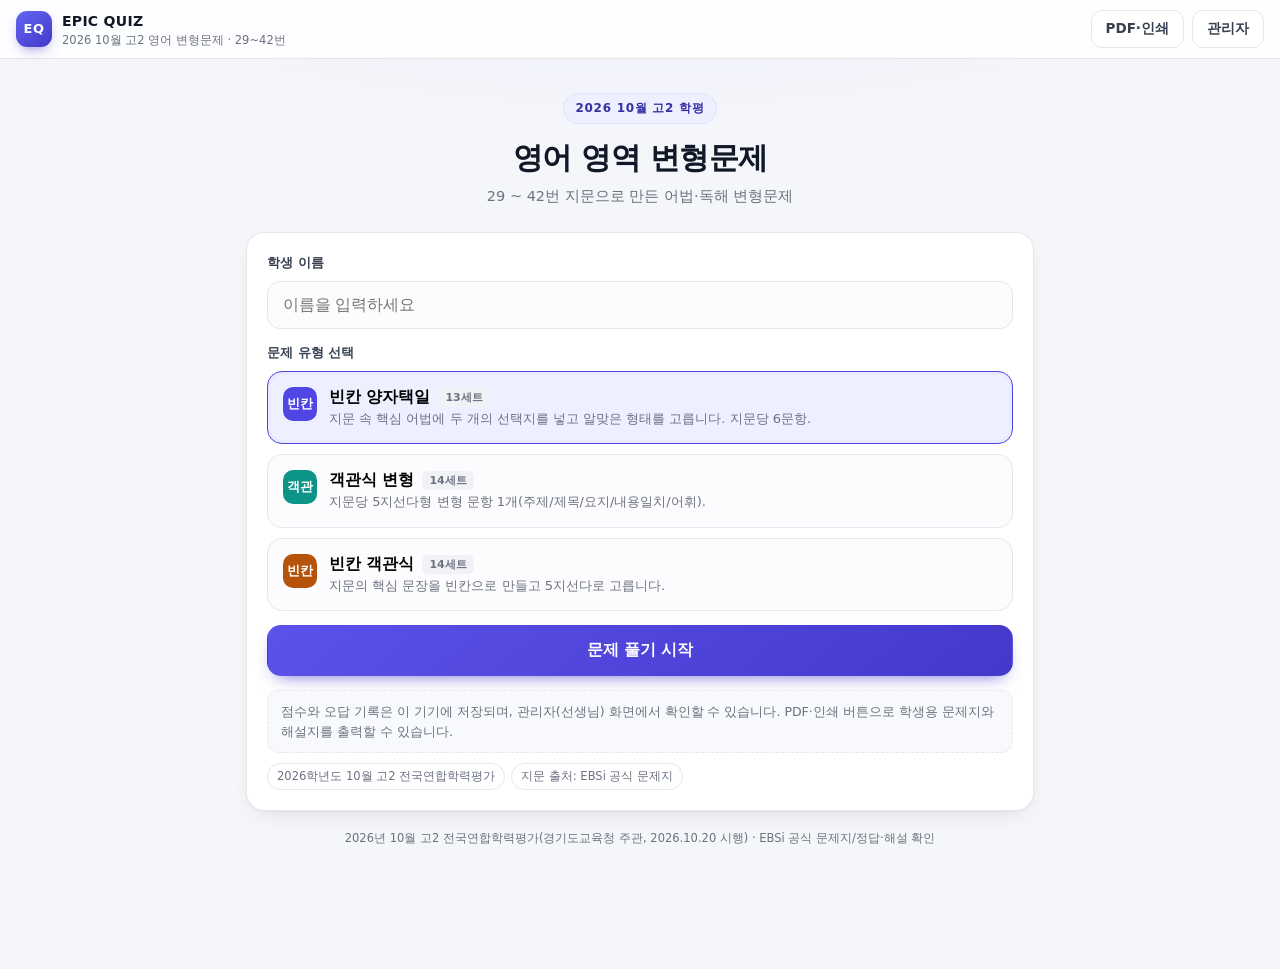
==== index.html @ cf45e76e "2026 10월 고2 영어 변형문제 퀴즈 사이트 (29~42번, 3개 유형)" ====
<!DOCTYPE html>
<html lang="ko">
<head>
<meta charset="utf-8">
<meta name="viewport" content="width=device-width, initial-scale=1, viewport-fit=cover">
<meta name="theme-color" content="#4f46e5">
<meta name="description" content="2026년 10월 고2 전국연합학력평가 영어 29~42번 변형문제 · 빈칸 양자택일 / 객관식 변형 / 빈칸 객관식">
<title>EPIC QUIZ · 2026 10월 고2 영어 변형문제</title>
<link rel="stylesheet" href="styles.css">
<link rel="icon" href="data:image/svg+xml,%3Csvg xmlns='http://www.w3.org/2000/svg' viewBox='0 0 100 100'%3E%3Crect width='100' height='100' rx='24' fill='%234f46e5'/%3E%3Ctext x='50' y='68' font-size='52' font-family='sans-serif' font-weight='bold' fill='white' text-anchor='middle'%3EEQ%3C/text%3E%3C/svg%3E">
</head>
<body>

<header class="topbar">
  <div class="brand">
    <span class="logo">EQ</span>
    <div>
      <strong>EPIC QUIZ</strong>
      <small>2026 10월 고2 영어 변형문제 · 29~42번</small>
    </div>
  </div>
  <div class="top-actions">
    <button class="btn" data-top="print">PDF·인쇄</button>
    <button class="btn" data-top="admin">관리자</button>
  </div>
</header>

<main id="app"></main>

<div id="printRoot" aria-hidden="true"></div>
<div id="modalRoot"></div>
<div id="toast" class="toast" role="status" aria-live="polite"></div>

<script src="data/core.js"></script>
<script src="data/grammar-a.js"></script>
<script src="data/grammar-b.js"></script>
<script src="data/multiple-a.js"></script>
<script src="data/multiple-b.js"></script>
<script src="data/cloze.js"></script>
<script src="app.js"></script>
</body>
</html>
---- styles.css ----
/* ===== EPIC QUIZ · 2026 10월 고2 영어 변형문제 ===== */
:root{
  --bg:#f5f6fa;
  --bg-2:#eef0f8;
  --card:#ffffff;
  --ink:#111827;
  --ink-2:#374151;
  --muted:#6b7280;
  --line:#e5e7eb;
  --line-2:#eef0f4;
  --brand:#4f46e5;
  --brand-soft:#eef0ff;
  --brand-ink:#3730a3;
  --ok:#0f9d58;
  --ok-soft:#e8f6ef;
  --bad:#e11d48;
  --bad-soft:#fdeaef;
  --warn:#b45309;
  --shadow:0 1px 2px rgba(16,24,40,.04), 0 8px 24px -12px rgba(16,24,40,.18);
  --radius:18px;
  --radius-sm:12px;
  --maxw:820px;
}
*{box-sizing:border-box}
html,body{margin:0;padding:0}
html{-webkit-text-size-adjust:100%}
body{
  background:
    radial-gradient(1200px 500px at 50% -220px, #e6e8ff 0%, rgba(230,232,255,0) 70%),
    var(--bg);
  color:var(--ink);
  font-family:-apple-system,BlinkMacSystemFont,"Apple SD Gothic Neo","Pretendard","Noto Sans KR","Malgun Gothic",system-ui,sans-serif;
  font-size:16px;
  line-height:1.6;
  min-height:100vh;
  display:flex;flex-direction:column;
}
button{font-family:inherit;font-size:inherit;cursor:pointer}
a{color:var(--brand);text-decoration:none}
h1,h2,h3,h4{margin:0;line-height:1.3;letter-spacing:-.01em}
p{margin:0}
small{font-size:12px}

/* ---------- top bar ---------- */
.topbar{
  position:sticky;top:0;z-index:40;
  display:flex;align-items:center;justify-content:space-between;gap:12px;
  padding:10px 16px;
  background:rgba(255,255,255,.82);
  backdrop-filter:saturate(180%) blur(14px);
  -webkit-backdrop-filter:saturate(180%) blur(14px);
  border-bottom:1px solid var(--line);
}
.brand{display:flex;align-items:center;gap:10px;min-width:0}
.logo{
  width:36px;height:36px;border-radius:11px;flex:0 0 auto;
  display:grid;place-items:center;
  background:linear-gradient(140deg,#6366f1,#4338ca);
  color:#fff;font-weight:800;font-size:13px;letter-spacing:.04em;
  box-shadow:0 6px 14px -6px rgba(67,56,202,.7);
}
.brand strong{display:block;font-size:14px;letter-spacing:.02em}
.brand small{display:block;color:var(--muted);font-size:11.5px;line-height:1.3;white-space:nowrap;overflow:hidden;text-overflow:ellipsis}
.top-actions{display:flex;gap:8px;flex:0 0 auto}
.btn{
  border:1px solid var(--line);
  background:#fff;color:var(--ink-2);
  padding:9px 14px;border-radius:11px;font-weight:600;font-size:13.5px;
  transition:.15s ease;
  white-space:nowrap;
}
.btn:hover{border-color:#d3d6e0;background:#fbfbfe}
.btn:active{transform:translateY(1px)}
.btn.primary{
  background:linear-gradient(140deg,#5b52ea,#4338ca);color:#fff;border-color:transparent;
  box-shadow:0 8px 18px -10px rgba(67,56,202,.9);
}
.btn.primary:hover{filter:brightness(1.05)}
.btn.ghost{background:transparent}
.btn.danger{color:var(--bad);border-color:#f6c9d3;background:#fff7f9}
.btn.block{width:100%;display:block;padding:14px;font-size:15.5px;border-radius:14px}
.btn[disabled]{opacity:.45;cursor:not-allowed}

main{flex:1 0 auto;width:100%}
.wrap{max-width:var(--maxw);margin:0 auto;padding:20px 16px 96px}

/* ---------- login ---------- */
.hero{padding:14px 0 6px;text-align:center}
.hero .kicker{
  display:inline-flex;align-items:center;gap:6px;
  font-size:12px;font-weight:700;letter-spacing:.06em;color:var(--brand-ink);
  background:var(--brand-soft);border:1px solid #dfe2ff;
  padding:5px 11px;border-radius:999px;text-transform:uppercase;
}
.hero h1{font-size:clamp(22px,5.6vw,30px);margin:14px 0 8px;letter-spacing:-.02em}
.hero p{color:var(--muted);font-size:14.5px}
.card{
  background:var(--card);border:1px solid var(--line);border-radius:var(--radius);
  box-shadow:var(--shadow);
}
.pad{padding:20px}
.field{margin-bottom:14px}
.field label{display:block;font-size:13px;font-weight:700;color:var(--ink-2);margin-bottom:7px}
.input{
  width:100%;padding:14px 15px;border-radius:13px;border:1.5px solid var(--line);
  font-size:16px;background:#fcfcfe;color:var(--ink);outline:none;transition:.15s;
}
.input:focus{border-color:#a5a8f5;box-shadow:0 0 0 4px #eceefe;background:#fff}
.cat-list{display:grid;gap:10px;margin:6px 0 4px}
.cat{
  display:flex;gap:12px;align-items:flex-start;text-align:left;
  padding:15px;border-radius:15px;border:1.5px solid var(--line);background:#fcfcfe;
  transition:.15s;
}
.cat:hover{border-color:#cfd2e4}
.cat[aria-pressed="true"]{border-color:var(--brand);background:var(--brand-soft);box-shadow:0 0 0 3px #e9eaff inset}
.cat .dot{
  width:34px;height:34px;border-radius:10px;flex:0 0 auto;display:grid;place-items:center;
  color:#fff;font-weight:800;font-size:13px;
}
.cat .t{font-weight:800;font-size:15.5px;display:flex;align-items:center;gap:8px;flex-wrap:wrap}
.cat .t .tag{font-size:11px;font-weight:700;color:var(--muted);background:#f1f2f6;border-radius:6px;padding:2px 7px}
.cat .d{font-size:13px;color:var(--muted);margin-top:2px;line-height:1.5}
.notice{
  font-size:12.5px;color:var(--muted);background:#f8f9fc;border:1px dashed var(--line);
  padding:11px 13px;border-radius:12px;line-height:1.55;margin-top:14px;
}
.meta-row{display:flex;flex-wrap:wrap;gap:6px;margin-top:10px}
.meta-row span{font-size:11.5px;color:var(--muted);background:#fff;border:1px solid var(--line);padding:3px 9px;border-radius:999px}

/* ---------- quiz ---------- */
.quiz-top{
  position:sticky;top:57px;z-index:30;
  background:rgba(245,246,250,.92);backdrop-filter:blur(10px);
  padding:10px 0 8px;margin-bottom:6px;
}
.quiz-top .row{display:flex;align-items:center;justify-content:space-between;gap:10px;margin-bottom:8px}
.quiz-top .cat-name{font-size:13.5px;font-weight:800;color:var(--brand-ink);display:flex;align-items:center;gap:7px}
.quiz-top .count{font-size:13px;color:var(--muted);font-variant-numeric:tabular-nums}
.quiz-top .count b{color:var(--ink);font-size:15px}
.bar{height:6px;border-radius:99px;background:#e4e6f0;overflow:hidden}
.bar>i{display:block;height:100%;width:0;border-radius:99px;background:linear-gradient(90deg,#6366f1,#4338ca);transition:width .25s ease}

.item{border-radius:var(--radius);background:var(--card);border:1px solid var(--line);box-shadow:var(--shadow);overflow:hidden}
.item-head{display:flex;gap:12px;padding:18px 18px 0}
.no-badge{
  flex:0 0 auto;min-width:44px;height:44px;padding:0 8px;border-radius:13px;
  background:linear-gradient(140deg,#eef0ff,#e0e3ff);color:var(--brand-ink);
  display:grid;place-items:center;font-weight:800;font-size:15px;letter-spacing:-.02em;
}
.item-head .h{min-width:0}
.item-head .h .t{font-size:16.5px;font-weight:800;letter-spacing:-.01em}
.item-head .h .s{font-size:12.5px;color:var(--muted);margin-top:2px}
.q-text{padding:12px 18px 0;font-weight:600;font-size:14.5px;color:var(--ink-2)}
.passage{padding:12px 18px 0;font-size:16px;line-height:1.95;color:#1b2130}
.passage p{margin:0 0 12px}
.passage p:last-child{margin-bottom:0}
.passage .ul{text-decoration:underline;text-decoration-thickness:1.5px;text-underline-offset:3px;font-weight:600}
.blank-slot{
  display:inline-block;min-width:130px;border-bottom:2px solid #9aa2b8;margin:0 4px;
  height:1.1em;vertical-align:-.1em;
}
.blank-inline{
  display:inline-flex;align-items:center;gap:2px;flex-wrap:wrap;
  padding:1px 2px;margin:0 2px;border-radius:8px;
  background:#f6f7fc;border:1px dashed #cdd2e6;
  vertical-align:baseline;
}
.blank-inline .bno{font-size:10.5px;font-weight:800;color:var(--brand-ink);padding:0 3px;opacity:.75}
.pill{
  border:1px solid #dcdfec;background:#fff;color:var(--ink-2);
  padding:2px 9px;border-radius:7px;font-size:14.5px;line-height:1.45;
  transition:.12s;
}
.pill:hover{border-color:#b9bdf0;background:#f7f8ff}
.pill.on{background:linear-gradient(140deg,#5b52ea,#4338ca);border-color:transparent;color:#fff;font-weight:700}
.pill.ok{background:var(--ok-soft);border-color:#a8dfc4;color:#0b6b3a;font-weight:700}
.pill.no{background:var(--bad-soft);border-color:#f3b5c4;color:#9f1239;text-decoration:line-through}
.blank-inline.is-wrong{border-color:#f3b5c4;background:#fff7f9;border-style:solid}
.blank-inline.is-right{border-color:#a8dfc4;background:#f3fbf7;border-style:solid}

.choices{list-style:none;margin:0;padding:14px 18px 4px;display:grid;gap:8px}
.choice{
  display:flex;gap:11px;align-items:flex-start;text-align:left;width:100%;
  padding:12px 14px;border-radius:13px;border:1.5px solid var(--line);background:#fff;
  font-size:15px;line-height:1.55;color:var(--ink);transition:.13s;
}
.choice:hover{border-color:#cfd2e4;background:#fcfcff}
.choice .num{
  flex:0 0 auto;width:22px;height:22px;border-radius:50%;display:grid;place-items:center;
  background:#f0f1f7;color:var(--muted);font-size:12px;font-weight:800;margin-top:1px;
}
.choice.on{border-color:var(--brand);background:var(--brand-soft)}
.choice.on .num{background:var(--brand);color:#fff}
.choice.ok{border-color:#8fd6b3;background:var(--ok-soft)}
.choice.ok .num{background:var(--ok);color:#fff}
.choice.no{border-color:#f3b5c4;background:var(--bad-soft)}
.choice.no .num{background:var(--bad);color:#fff}

.item-foot{display:flex;gap:8px;align-items:center;justify-content:space-between;padding:14px 18px;border-top:1px solid var(--line-2);margin-top:14px;background:#fcfcfe}
.hint{font-size:12.5px;color:var(--muted)}
.qbar{
  position:fixed;left:0;right:0;bottom:0;z-index:35;
  display:flex;gap:8px;align-items:center;
  padding:10px max(16px,env(safe-area-inset-left)) calc(10px + env(safe-area-inset-bottom));
  background:rgba(255,255,255,.94);backdrop-filter:blur(14px);
  border-top:1px solid var(--line);
}
.qbar .wrapbar{max-width:var(--maxw);margin:0 auto;width:100%;display:flex;gap:8px;align-items:center}
.qbar .btn{flex:0 0 auto}
.qbar .spacer{flex:1}
.qbar .submit{flex:0 0 auto}

/* palette */
.sheet-back{position:fixed;inset:0;z-index:60;background:rgba(17,24,39,.42);display:flex;align-items:flex-end;justify-content:center;padding:0;animation:fade .18s ease}
.sheet{width:100%;max-width:var(--maxw);background:#fff;border-radius:20px 20px 0 0;padding:18px;max-height:78vh;overflow:auto;animation:up .22s ease}
.sheet h3{font-size:16px;margin-bottom:4px}
.sheet .legend{font-size:12px;color:var(--muted);margin-bottom:14px}
.grid{display:grid;grid-template-columns:repeat(auto-fill,minmax(58px,1fr));gap:8px}
.grid button{
  height:46px;border-radius:12px;border:1.5px solid var(--line);background:#fff;font-weight:700;color:var(--ink-2);
}
.grid button.done{border-color:#c7cbf5;background:var(--brand-soft);color:var(--brand-ink)}
.grid button.cur{outline:2.5px solid var(--brand);outline-offset:1px}
.grid button small{display:block;font-size:9.5px;font-weight:700;color:var(--muted);line-height:1}
@keyframes fade{from{opacity:0}to{opacity:1}}
@keyframes up{from{transform:translateY(18px);opacity:.6}to{transform:none;opacity:1}}

/* ---------- result ---------- */
.score-card{display:flex;gap:18px;align-items:center;padding:22px;flex-wrap:wrap}
.ring{
  --p:0;
  width:112px;height:112px;flex:0 0 auto;border-radius:50%;
  background:conic-gradient(var(--brand) calc(var(--p)*1%), #e8eaf5 0);
  display:grid;place-items:center;position:relative;
}
.ring::before{content:"";position:absolute;inset:9px;border-radius:50%;background:#fff}
.ring span{position:relative;font-size:25px;font-weight:800;letter-spacing:-.02em}
.ring span i{font-style:normal;font-size:13px;color:var(--muted);font-weight:700}
.score-meta{min-width:0;flex:1}
.score-meta h2{font-size:19px}
.score-meta .sub{color:var(--muted);font-size:13.5px;margin-top:3px}
.stat-row{display:flex;flex-wrap:wrap;gap:8px;margin-top:12px}
.stat{background:#f7f8fc;border:1px solid var(--line);border-radius:11px;padding:8px 12px;font-size:12.5px;color:var(--muted)}
.stat b{display:block;color:var(--ink);font-size:15px;font-variant-numeric:tabular-nums}
.actions{display:flex;flex-wrap:wrap;gap:8px;margin:16px 0 6px}
.actions .btn{flex:1 1 auto;min-width:130px;text-align:center;padding:12px}

.review{margin-top:18px}
.review h3{font-size:15px;margin:0 0 10px;display:flex;align-items:center;gap:8px}
.chip{font-size:11px;font-weight:800;padding:2px 8px;border-radius:999px;background:#f1f2f6;color:var(--muted)}
.chip.ok{background:var(--ok-soft);color:#0b6b3a}
.chip.no{background:var(--bad-soft);color:#9f1239}
.rev{border:1px solid var(--line);border-radius:15px;background:#fff;margin-bottom:10px;overflow:hidden}
.rev summary{
  list-style:none;cursor:pointer;padding:14px 16px;display:flex;gap:10px;align-items:center;
  font-weight:700;font-size:14.5px;
}
.rev summary::-webkit-details-marker{display:none}
.rev summary .no{font-size:12.5px;color:var(--muted);font-weight:800;min-width:38px}
.rev summary .arw{margin-left:auto;color:var(--muted);font-size:13px;transition:.2s}
.rev[open] summary .arw{transform:rotate(180deg)}
.rev .body{padding:0 16px 16px;border-top:1px solid var(--line-2);font-size:14.5px}
.ans-line{display:flex;gap:8px;flex-wrap:wrap;margin:12px 0 8px;font-size:13.5px}
.ans-line .k{color:var(--muted);font-weight:700;min-width:64px}
.ans-line .mine{color:var(--bad);font-weight:700}
.ans-line .right{color:var(--ok);font-weight:700}
.why{background:#fbfbff;border:1px solid #e7e9fb;border-radius:12px;padding:12px 14px;font-size:13.5px;color:var(--ink-2);line-height:1.7}
.why b.tag{color:var(--brand-ink)}
.mini-passage{font-size:13px;color:var(--muted);margin-top:8px;line-height:1.7}

/* ---------- admin ---------- */
.modal{position:fixed;inset:0;z-index:70;background:rgba(17,24,39,.5);display:flex;align-items:center;justify-content:center;padding:16px;animation:fade .18s}
.modal .box{background:#fff;border-radius:20px;max-width:960px;width:100%;max-height:90vh;display:flex;flex-direction:column;box-shadow:0 30px 80px -30px rgba(16,24,40,.5);animation:up .2s}
.modal .box-head{display:flex;align-items:center;gap:10px;padding:16px 18px;border-bottom:1px solid var(--line)}
.modal .box-head h2{font-size:16.5px;flex:1}
.modal .box-body{padding:16px 18px;overflow:auto}
.x{width:34px;height:34px;border-radius:10px;border:1px solid var(--line);background:#fff;color:var(--muted);font-size:17px;line-height:1}
.tabs{display:flex;gap:6px;margin-bottom:14px;flex-wrap:wrap}
.tabs button{border:1px solid var(--line);background:#fff;padding:8px 13px;border-radius:10px;font-size:13px;font-weight:700;color:var(--muted)}
.tabs button.on{background:var(--brand-soft);border-color:#c7cbf5;color:var(--brand-ink)}
.kpis{display:grid;grid-template-columns:repeat(auto-fit,minmax(120px,1fr));gap:10px;margin-bottom:14px}
.kpi{background:#f8f9fd;border:1px solid var(--line);border-radius:13px;padding:12px}
.kpi .l{font-size:11.5px;color:var(--muted);font-weight:700}
.kpi .v{font-size:21px;font-weight:800;letter-spacing:-.02em;font-variant-numeric:tabular-nums}
.kpi .v small{font-size:11.5px;color:var(--muted);font-weight:700}

.stu{border:1px solid var(--line);border-radius:14px;margin-bottom:9px;background:#fff;overflow:hidden}
.stu summary{list-style:none;padding:12px 14px;display:flex;gap:10px;align-items:center;cursor:pointer;flex-wrap:wrap}
.stu summary::-webkit-details-marker{display:none}
.stu .nm{font-weight:800;font-size:14.5px}
.stu .dt{font-size:11.5px;color:var(--muted);font-variant-numeric:tabular-nums}
.stu .badge{font-size:11px;font-weight:800;padding:2px 8px;border-radius:999px;background:#f1f2f6;color:var(--ink-2)}
.stu .sc{margin-left:auto;font-weight:800;font-size:14px;font-variant-numeric:tabular-nums}
.stu .sc small{font-weight:700;color:var(--muted);font-size:11.5px}
.stu .body{padding:0 14px 14px;border-top:1px solid var(--line-2);font-size:13px}
.wrong-list{margin:10px 0 0;padding:0;list-style:none;display:grid;gap:6px}
.wrong-list li{display:flex;gap:8px;flex-wrap:wrap;align-items:baseline;background:#fff8fa;border:1px solid #f8d7e0;border-radius:10px;padding:8px 10px;font-size:12.5px;line-height:1.5}
.wrong-list li b{color:#9f1239}
.wrong-list li .c{color:#0b6b3a;font-weight:700}
.wrong-list .w-q{font-weight:800;color:var(--ink);font-size:12.5px}
table{width:100%;border-collapse:collapse;font-size:13px}
th,td{padding:9px 8px;text-align:left;border-bottom:1px solid var(--line-2);vertical-align:top}
th{font-size:11.5px;color:var(--muted);font-weight:800;text-transform:uppercase;letter-spacing:.03em;background:#fafbfe;position:sticky;top:0}
td.num{font-variant-numeric:tabular-nums;white-space:nowrap}
.bar-mini{height:7px;border-radius:99px;background:#eceef6;overflow:hidden;min-width:70px}
.bar-mini>i{display:block;height:100%;background:linear-gradient(90deg,#818cf8,#4f46e5)}
.bar-mini.low>i{background:linear-gradient(90deg,#fb7185,#e11d48)}
.empty{color:var(--muted);font-size:13.5px;text-align:center;padding:34px 10px;line-height:1.7}
.toolbar{display:flex;gap:8px;flex-wrap:wrap;margin-bottom:12px}
.toolbar .btn{padding:8px 12px;font-size:12.5px}
.hint-inline{font-size:12px;color:var(--muted);margin:-4px 0 10px}

/* ---------- misc ---------- */
.footer{color:var(--muted);font-size:11.5px;text-align:center;padding:18px 16px 26px;line-height:1.6}
.toast{
  position:fixed;left:50%;bottom:86px;transform:translateX(-50%) translateY(10px);
  background:#111827;color:#fff;padding:10px 16px;border-radius:12px;font-size:13px;font-weight:600;
  opacity:0;pointer-events:none;transition:.22s;z-index:90;max-width:88vw;text-align:center;
}
.toast.show{opacity:1;transform:translateX(-50%)}

/* ---------- print ---------- */
#printRoot{display:none}
@media print{
  @page{size:A4;margin:14mm 13mm 16mm}
  html,body{background:#fff !important}
  body>*:not(#printRoot){display:none !important}
  #printRoot{display:block !important;color:#000;font-size:10.5pt;line-height:1.55}
  #printRoot .p-doc{max-width:none}
  #printRoot .p-head{border-bottom:2px solid #000;padding-bottom:6px;margin-bottom:12px}
  #printRoot .p-head h1{font-size:14pt;letter-spacing:-.01em}
  #printRoot .p-head .sub{font-size:9pt;margin-top:3px}
  #printRoot .p-info{display:flex;justify-content:space-between;font-size:9pt;margin-top:8px;gap:10px;flex-wrap:wrap}
  #printRoot .p-item{break-inside:avoid;page-break-inside:avoid;margin:0 0 12px;padding-bottom:8px;border-bottom:1px dashed #bbb}
  #printRoot .p-item h2{font-size:10.5pt;margin-bottom:3px}
  #printRoot .p-q{font-size:9.5pt;font-weight:700;margin-bottom:5px}
  #printRoot .p-pass{font-size:10pt;line-height:1.62;text-align:justify}
  #printRoot .p-pass p{margin:0 0 5px}
  #printRoot .p-choices{margin:6px 0 0;padding-left:2px;font-size:9.8pt}
  #printRoot .p-choices span{display:inline-block;margin-right:10px}
  #printRoot .p-blank{display:inline-block;min-width:70px;border-bottom:1px solid #000}
  #printRoot .p-opt{padding:0 2px}
  #printRoot .p-opt.right{font-weight:800;text-decoration:underline}
  #printRoot .p-ans{margin-top:5px;font-size:9.3pt;background:#f2f2f2;border:1px solid #ccc;padding:5px 7px;break-inside:avoid}
  #printRoot .p-ans b{font-weight:800}
  #printRoot .p-key{display:flex;flex-wrap:wrap;gap:4px 12px;font-size:9.5pt;border:1px solid #000;padding:7px 9px;margin:0 0 12px}
  #printRoot .p-key b{font-weight:800}
  #printRoot .p-foot{margin-top:10px;font-size:8.5pt;color:#444;text-align:center}
  #printRoot .p-pagebreak{break-before:page;page-break-before:always}
}

/* ---------- small screens ---------- */
@media (max-width:560px){
  .wrap{padding:16px 13px 100px}
  .item-head{padding:15px 14px 0}
  .q-text,.passage,.choices{padding-left:14px;padding-right:14px}
  .item-foot{padding:12px 14px}
  .passage{font-size:15.5px;line-height:1.9}
  .brand small{max-width:44vw}
  .score-card{padding:18px}
  .ring{width:94px;height:94px}
  .ring span{font-size:21px}
  .modal{padding:0;align-items:flex-end}
  .modal .box{max-height:92vh;border-radius:20px 20px 0 0}
}
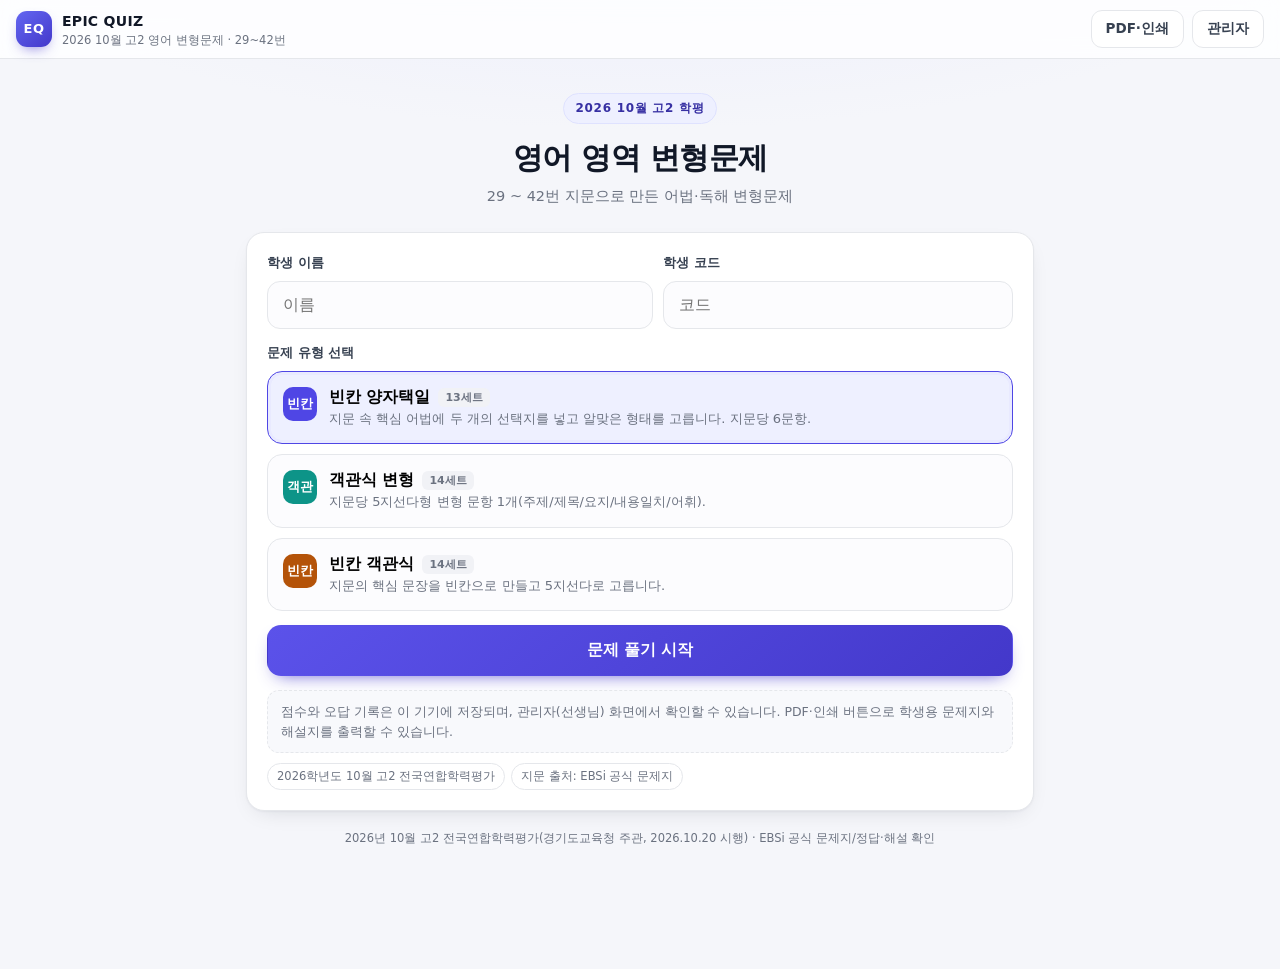
==== commit eb198233: "세 사이트에 학생 명단(허용/차단) 기능 추가 - Supabase allowed_students 표를 세 사이트가 공유(이름+코드 허용 명단) - 학생 화면: 학생 코드 입력 추가" ====
--- a/index.html
+++ b/index.html
@@ -6,7 +6,7 @@
 <meta name="theme-color" content="#4f46e5">
 <meta name="description" content="2026년 10월 고2 전국연합학력평가 영어 29~42번 변형문제 · 빈칸 양자택일 / 객관식 변형 / 빈칸 객관식">
 <title>EPIC QUIZ · 2026 10월 고2 영어 변형문제</title>
-<link rel="stylesheet" href="styles.css">
+<link rel="stylesheet" href="styles.css?v=20261128b">
 <link rel="icon" href="data:image/svg+xml,%3Csvg xmlns='http://www.w3.org/2000/svg' viewBox='0 0 100 100'%3E%3Crect width='100' height='100' rx='24' fill='%234f46e5'/%3E%3Ctext x='50' y='68' font-size='52' font-family='sans-serif' font-weight='bold' fill='white' text-anchor='middle'%3EEQ%3C/text%3E%3C/svg%3E">
 </head>
 <body>
@@ -31,12 +31,12 @@
 <div id="modalRoot"></div>
 <div id="toast" class="toast" role="status" aria-live="polite"></div>
 
-<script src="data/core.js"></script>
-<script src="data/grammar-a.js"></script>
-<script src="data/grammar-b.js"></script>
-<script src="data/multiple-a.js"></script>
-<script src="data/multiple-b.js"></script>
-<script src="data/cloze.js"></script>
-<script src="app.js"></script>
+<script src="data/core.js?v=20261128b"></script>
+<script src="data/grammar-a.js?v=20261128b"></script>
+<script src="data/grammar-b.js?v=20261128b"></script>
+<script src="data/multiple-a.js?v=20261128b"></script>
+<script src="data/multiple-b.js?v=20261128b"></script>
+<script src="data/cloze.js?v=20261128b"></script>
+<script src="app.js?v=20261128b"></script>
 </body>
 </html>
--- a/styles.css
+++ b/styles.css
@@ -338,12 +338,13 @@
   #printRoot .p-pass{font-size:10pt;line-height:1.62;text-align:justify}
   #printRoot .p-pass p{margin:0 0 5px}
   #printRoot .p-choices{margin:6px 0 0;padding-left:2px;font-size:9.8pt}
-  #printRoot .p-choices span{display:inline-block;margin-right:10px}
+  #printRoot .p-choices span{display:block;margin:0 0 1px 0}
   #printRoot .p-blank{display:inline-block;min-width:70px;border-bottom:1px solid #000}
   #printRoot .p-opt{padding:0 2px}
   #printRoot .p-opt.right{font-weight:800;text-decoration:underline}
   #printRoot .p-ans{margin-top:5px;font-size:9.3pt;background:#f2f2f2;border:1px solid #ccc;padding:5px 7px;break-inside:avoid}
   #printRoot .p-ans b{font-weight:800}
+  #printRoot .p-sec{font-size:11.5pt;margin:12px 0 7px;padding:2px 0 2px 7px;border-left:4px solid #000;break-after:avoid;page-break-after:avoid}
   #printRoot .p-key{display:flex;flex-wrap:wrap;gap:4px 12px;font-size:9.5pt;border:1px solid #000;padding:7px 9px;margin:0 0 12px}
   #printRoot .p-key b{font-weight:800}
   #printRoot .p-foot{margin-top:10px;font-size:8.5pt;color:#444;text-align:center}
@@ -364,3 +365,26 @@
   .modal{padding:0;align-items:flex-end}
   .modal .box{max-height:92vh;border-radius:20px 20px 0 0}
 }
+
+/* ---------- 학생 명단 (관리자) ---------- */
+.field-row{display:grid;grid-template-columns:1.05fr .95fr;gap:10px}
+.stu-add{display:grid;grid-template-columns:1fr .8fr auto;gap:8px;margin-bottom:12px}
+.stu-add .input{padding:11px 12px}
+.stu-add .btn{padding:0 16px;white-space:nowrap}
+.stu-list{display:flex;flex-direction:column;gap:8px;max-height:52vh;overflow:auto}
+.stu-item{display:flex;align-items:center;gap:8px;flex-wrap:wrap;border:1px solid var(--line);border-radius:12px;padding:10px 12px;background:#fff}
+.stu-item.off{background:#fdf7f8;border-color:#f6dbe3}
+.stu-item .who{flex:1 1 110px;min-width:0;line-height:1.25}
+.stu-item .who b{font-size:14.5px}
+.stu-item .who .cd{display:block;font-size:11.5px;color:var(--muted);font-variant-numeric:tabular-nums;word-break:break-all}
+.stu-item .state{font-size:11px;font-weight:800;padding:3px 9px;border-radius:999px;white-space:nowrap}
+.stu-item .state.on{background:var(--ok-soft);color:#15803d}
+.stu-item .state.off{background:var(--bad-soft);color:#b91c4a}
+.stu-item .btn{padding:6px 11px;font-size:12.5px}
+.notice.bad{border-color:#f6c9d3;background:#fff7f9;color:#a51c43}
+@media (max-width:420px){
+  .field-row{grid-template-columns:1fr;gap:0}
+  .stu-add{grid-template-columns:1fr 1fr}
+  .stu-add .btn{grid-column:1 / -1;padding:11px}
+  .stu-item .who{flex:1 1 100%}
+}
